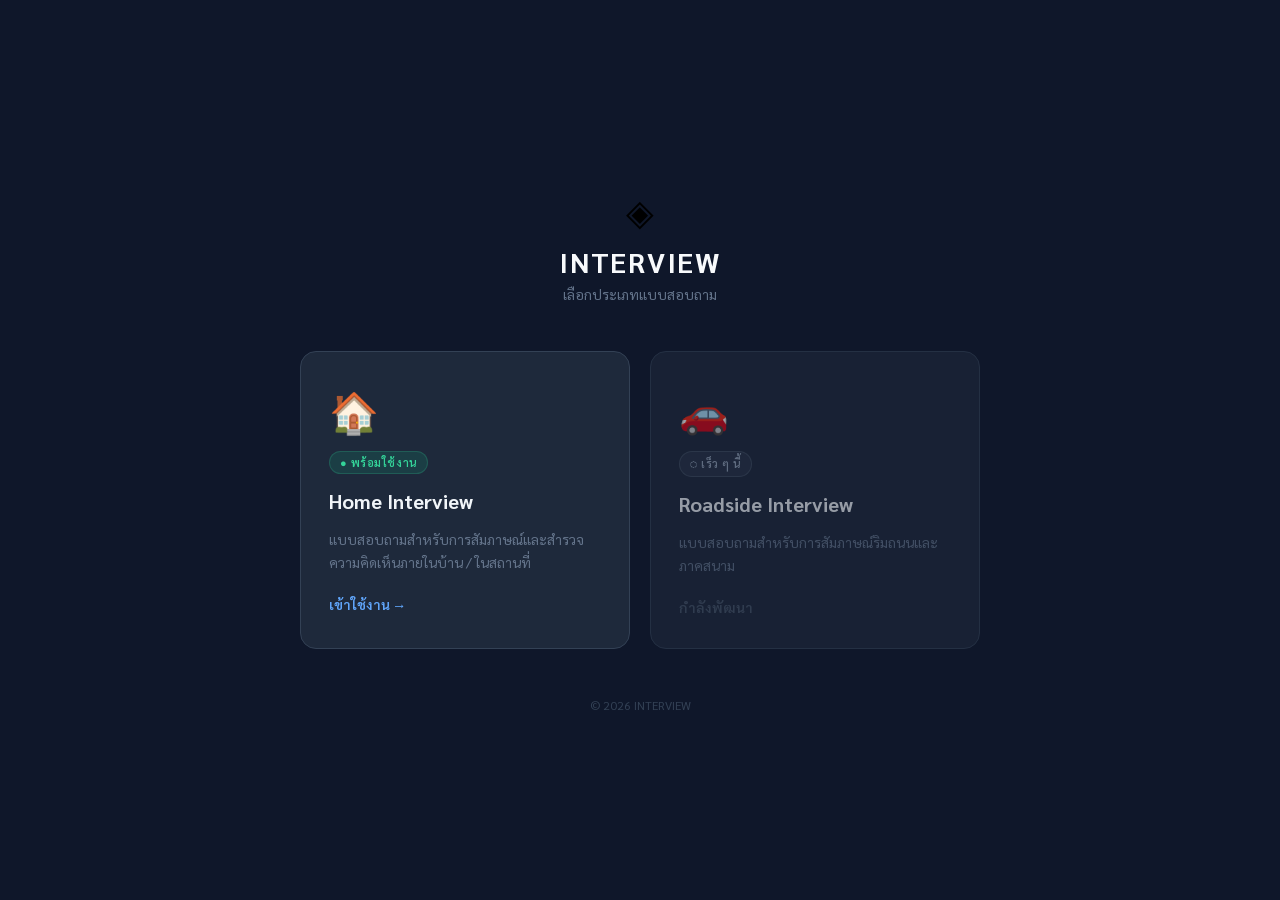
==== index.html @ 752a0202 "remove Viz module — replaced by MapDashboard in Home app Viz standalone page removed. Map + visualiz" ====
<!DOCTYPE html>
<html lang="th">
<head>
  <meta charset="UTF-8" />
  <meta name="viewport" content="width=device-width, initial-scale=1.0" />
  <title>INTERVIEW — เลือกแบบสอบถาม</title>
  <link rel="preconnect" href="https://fonts.googleapis.com" />
  <link href="https://fonts.googleapis.com/css2?family=Sarabun:wght@300;400;500;600;700&display=swap" rel="stylesheet" />
  <style>
    *, *::before, *::after { box-sizing: border-box; margin: 0; padding: 0; }
    body {
      font-family: 'Sarabun', sans-serif;
      min-height: 100vh;
      background: #0f172a;
      display: flex;
      flex-direction: column;
      align-items: center;
      justify-content: center;
      padding: 24px;
    }
    .logo {
      text-align: center;
      margin-bottom: 48px;
    }
    .logo-icon { font-size: 36px; display: block; margin-bottom: 10px; }
    .logo-title {
      font-size: 28px;
      font-weight: 700;
      color: #f8fafc;
      letter-spacing: .06em;
    }
    .logo-sub { font-size: 14px; color: #64748b; margin-top: 6px; }

    .cards {
      display: grid;
      grid-template-columns: repeat(auto-fit, minmax(280px, 1fr));
      gap: 20px;
      max-width: 680px;
      width: 100%;
    }
    .card {
      background: #1e293b;
      border: 1px solid #334155;
      border-radius: 16px;
      padding: 32px 28px;
      text-decoration: none;
      color: inherit;
      display: flex;
      flex-direction: column;
      gap: 14px;
      transition: all .2s ease;
      position: relative;
      overflow: hidden;
    }
    .card::before {
      content: '';
      position: absolute;
      inset: 0;
      opacity: 0;
      transition: opacity .2s ease;
      border-radius: inherit;
    }
    .card.home::before { background: linear-gradient(135deg, rgba(37,99,235,.15), rgba(6,182,212,.08)); }
    .card.road::before { background: linear-gradient(135deg, rgba(245,158,11,.12), rgba(239,68,68,.08)); }
    .card:hover { border-color: #475569; transform: translateY(-4px); box-shadow: 0 20px 48px rgba(0,0,0,.4); }
    .card:hover::before { opacity: 1; }
    .card.road { cursor: default; opacity: .6; }
    .card.road:hover { transform: none; box-shadow: none; }

    .card-icon { font-size: 40px; }
    .card-badge {
      display: inline-flex;
      align-items: center;
      gap: 6px;
      font-size: 11px;
      font-weight: 600;
      padding: 3px 10px;
      border-radius: 999px;
      width: fit-content;
      text-transform: uppercase;
      letter-spacing: .05em;
    }
    .badge-active { background: rgba(16,185,129,.15); color: #34d399; border: 1px solid rgba(52,211,153,.2); }
    .badge-soon { background: rgba(100,116,139,.15); color: #94a3b8; border: 1px solid rgba(148,163,184,.2); }
    .card-title { font-size: 20px; font-weight: 700; color: #f1f5f9; }
    .card-desc { font-size: 14px; color: #64748b; line-height: 1.6; }
    .card-action {
      margin-top: 8px;
      display: inline-flex;
      align-items: center;
      gap: 8px;
      font-size: 14px;
      font-weight: 600;
    }
    .card.home .card-action { color: #60a5fa; }
    .card.road .card-action { color: #475569; }

    .footer {
      margin-top: 48px;
      font-size: 12px;
      color: #334155;
    }

    @media (max-width: 600px) {
      .cards { grid-template-columns: 1fr; }
    }
  </style>
</head>
<body>
  <div class="logo">
    <span class="logo-icon">◈</span>
    <div class="logo-title">INTERVIEW</div>
    <div class="logo-sub">เลือกประเภทแบบสอบถาม</div>
  </div>

  <div class="cards">
    <a class="card home" href="Home/">
      <span class="card-icon">🏠</span>
      <span class="card-badge badge-active">● พร้อมใช้งาน</span>
      <div class="card-title">Home Interview</div>
      <div class="card-desc">แบบสอบถามสำหรับการสัมภาษณ์และสำรวจความคิดเห็นภายในบ้าน / ในสถานที่</div>
      <div class="card-action">เข้าใช้งาน →</div>
    </a>

    <div class="card road">
      <span class="card-icon">🚗</span>
      <span class="card-badge badge-soon">◌ เร็ว ๆ นี้</span>
      <div class="card-title">Roadside Interview</div>
      <div class="card-desc">แบบสอบถามสำหรับการสัมภาษณ์ริมถนนและภาคสนาม</div>
      <div class="card-action">กำลังพัฒนา</div>
    </div>
  </div>

  <div class="footer">© 2026 INTERVIEW</div>
</body>
</html>
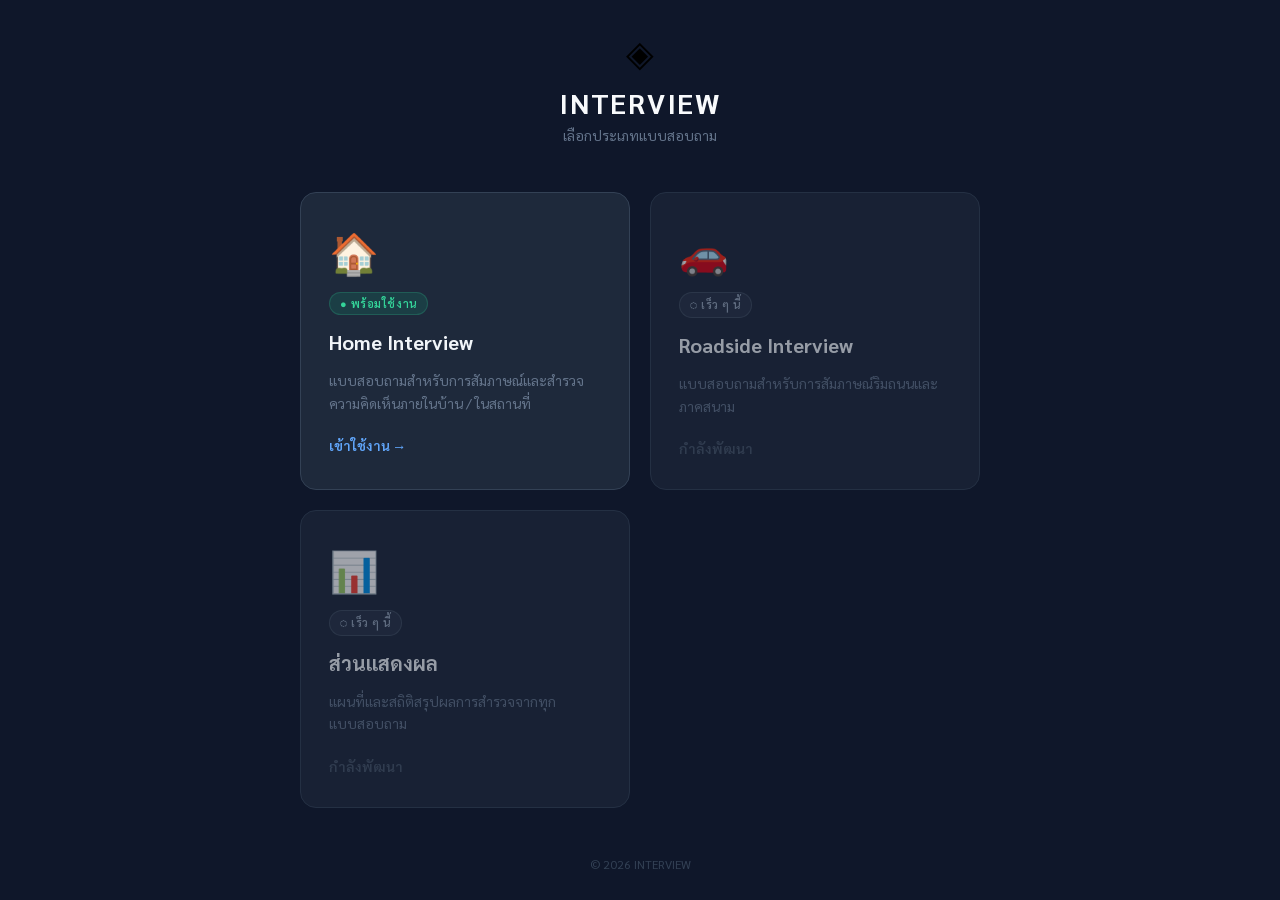
==== commit 162f543c: "separate dashboard as standalone section, remove map button from Home - Add 📊 ส่วนแสดงผล card on roo" ====
--- a/index.html
+++ b/index.html
@@ -62,10 +62,11 @@
     }
     .card.home::before { background: linear-gradient(135deg, rgba(37,99,235,.15), rgba(6,182,212,.08)); }
     .card.road::before { background: linear-gradient(135deg, rgba(245,158,11,.12), rgba(239,68,68,.08)); }
+    .card.dash::before { background: linear-gradient(135deg, rgba(139,92,246,.12), rgba(236,72,153,.08)); }
     .card:hover { border-color: #475569; transform: translateY(-4px); box-shadow: 0 20px 48px rgba(0,0,0,.4); }
     .card:hover::before { opacity: 1; }
-    .card.road { cursor: default; opacity: .6; }
-    .card.road:hover { transform: none; box-shadow: none; }
+    .card.road, .card.dash { cursor: default; opacity: .6; }
+    .card.road:hover, .card.dash:hover { transform: none; box-shadow: none; }
 
     .card-icon { font-size: 40px; }
     .card-badge {
@@ -94,6 +95,7 @@
     }
     .card.home .card-action { color: #60a5fa; }
     .card.road .card-action { color: #475569; }
+    .card.dash .card-action { color: #475569; }
 
     .footer {
       margin-top: 48px;
@@ -129,6 +131,14 @@
       <div class="card-desc">แบบสอบถามสำหรับการสัมภาษณ์ริมถนนและภาคสนาม</div>
       <div class="card-action">กำลังพัฒนา</div>
     </div>
+
+    <div class="card dash">
+      <span class="card-icon">📊</span>
+      <span class="card-badge badge-soon">◌ เร็ว ๆ นี้</span>
+      <div class="card-title">ส่วนแสดงผล</div>
+      <div class="card-desc">แผนที่และสถิติสรุปผลการสำรวจจากทุกแบบสอบถาม</div>
+      <div class="card-action">กำลังพัฒนา</div>
+    </div>
   </div>
 
   <div class="footer">© 2026 INTERVIEW</div>
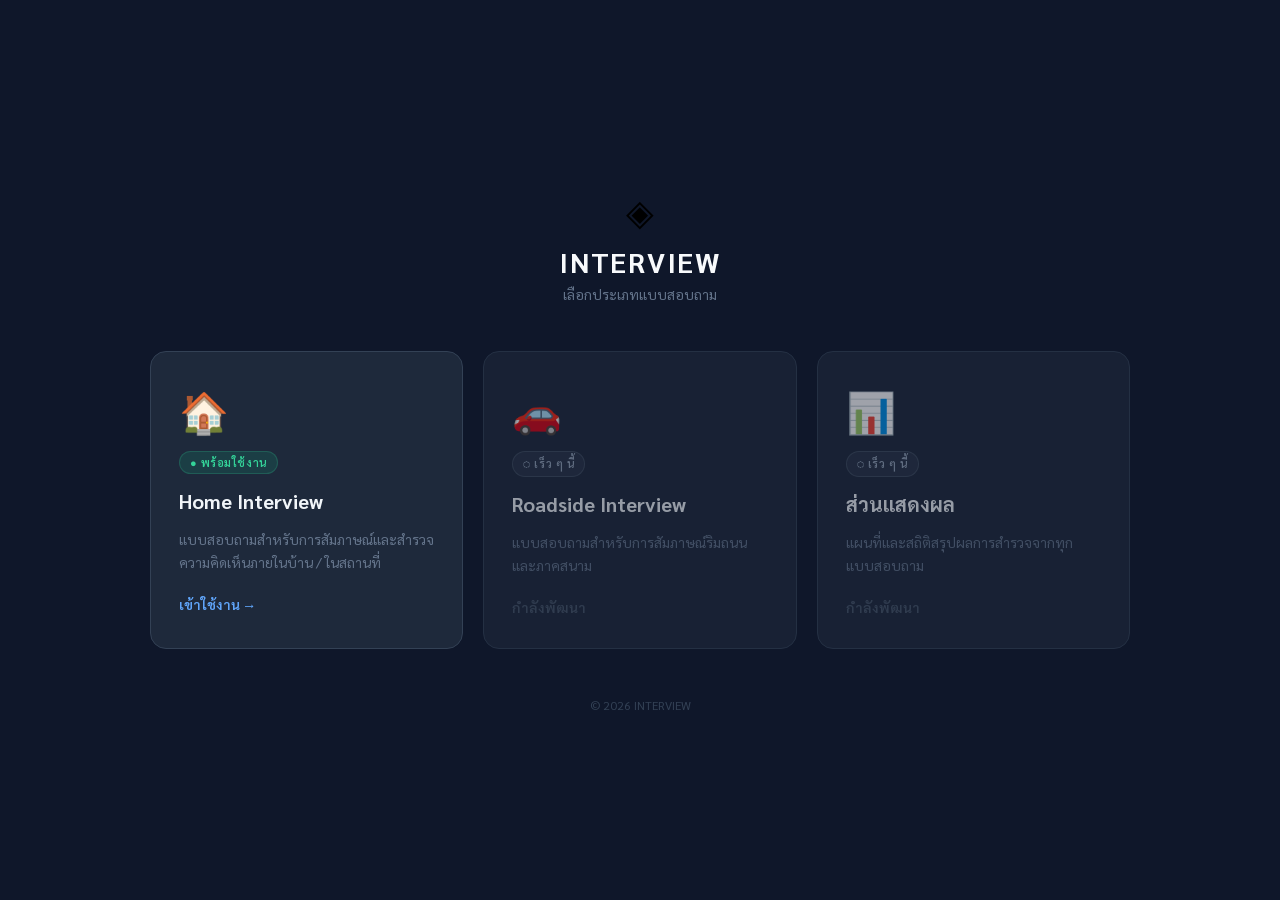
==== commit 1efbec4a: "layout 3 cards in a single row on root index Co-Authored-By: Claude Sonnet 4.6 <noreply@anthropic.co" ====
--- a/index.html
+++ b/index.html
@@ -33,9 +33,9 @@
 
     .cards {
       display: grid;
-      grid-template-columns: repeat(auto-fit, minmax(280px, 1fr));
+      grid-template-columns: repeat(3, 1fr);
       gap: 20px;
-      max-width: 680px;
+      max-width: 980px;
       width: 100%;
     }
     .card {
@@ -103,7 +103,7 @@
       color: #334155;
     }
 
-    @media (max-width: 600px) {
+    @media (max-width: 700px) {
       .cards { grid-template-columns: 1fr; }
     }
   </style>
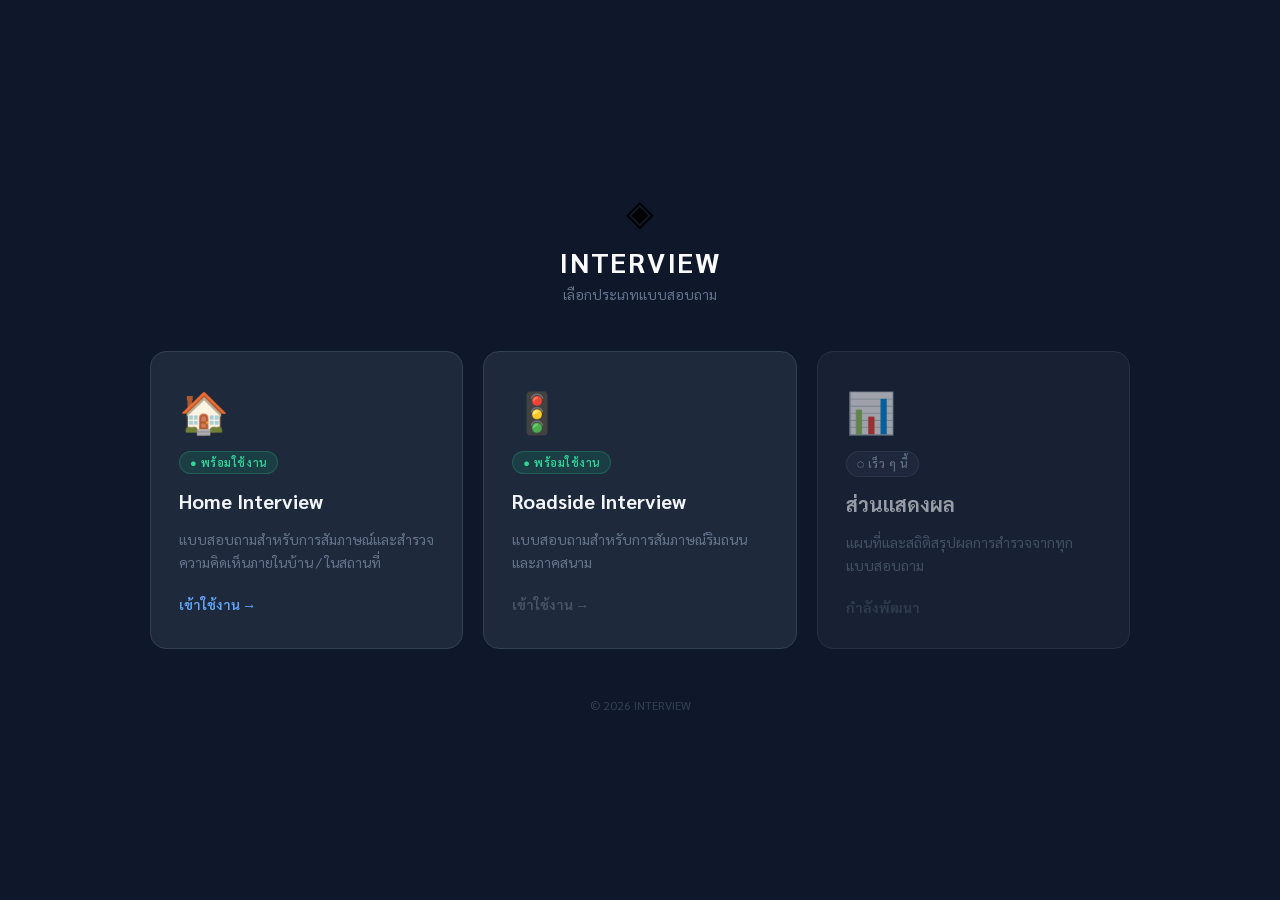
==== commit 9f27a3db: "feat: add Roadside Interview UI polish + wire to home menu - Roadside: gradient topbar accent, login" ====
--- a/index.html
+++ b/index.html
@@ -65,8 +65,9 @@
     .card.dash::before { background: linear-gradient(135deg, rgba(139,92,246,.12), rgba(236,72,153,.08)); }
     .card:hover { border-color: #475569; transform: translateY(-4px); box-shadow: 0 20px 48px rgba(0,0,0,.4); }
     .card:hover::before { opacity: 1; }
-    .card.road, .card.dash { cursor: default; opacity: .6; }
-    .card.road:hover, .card.dash:hover { transform: none; box-shadow: none; }
+    .card.dash { cursor: default; opacity: .6; }
+    .card.dash:hover { transform: none; box-shadow: none; }
+    .card.road .card-action { color: #fb923c; }
 
     .card-icon { font-size: 40px; }
     .card-badge {
@@ -124,13 +125,13 @@
       <div class="card-action">เข้าใช้งาน →</div>
     </a>
 
-    <div class="card road">
-      <span class="card-icon">🚗</span>
-      <span class="card-badge badge-soon">◌ เร็ว ๆ นี้</span>
+    <a class="card road" href="Roadside/">
+      <span class="card-icon">🚦</span>
+      <span class="card-badge badge-active">● พร้อมใช้งาน</span>
       <div class="card-title">Roadside Interview</div>
       <div class="card-desc">แบบสอบถามสำหรับการสัมภาษณ์ริมถนนและภาคสนาม</div>
-      <div class="card-action">กำลังพัฒนา</div>
-    </div>
+      <div class="card-action">เข้าใช้งาน →</div>
+    </a>
 
     <div class="card dash">
       <span class="card-icon">📊</span>
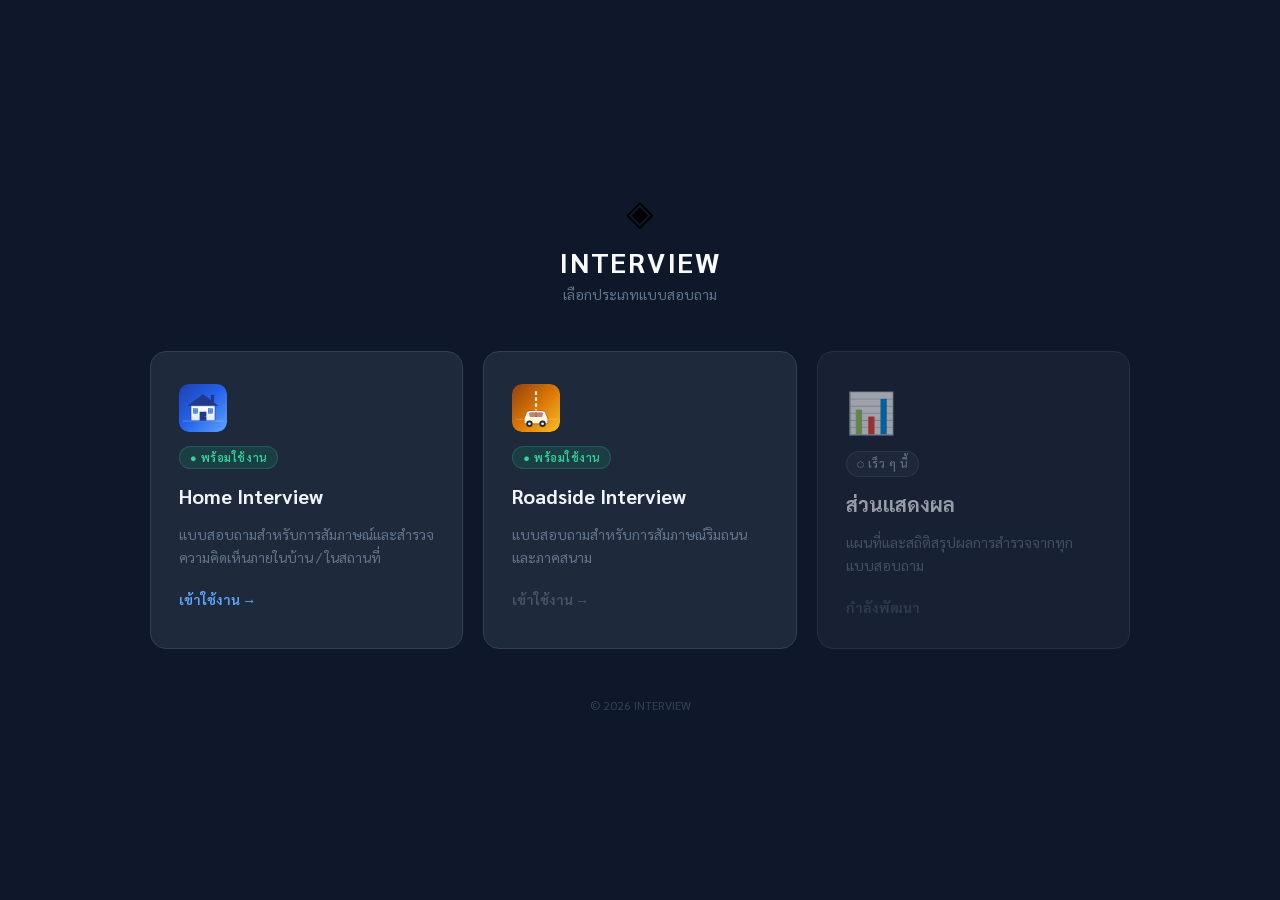
==== commit 02add4f2: "refactor(Home): subcollections + auto-pull + local-only delete + PWA Critical (data integrity) - Fir" ====
--- a/index.html
+++ b/index.html
@@ -118,7 +118,9 @@
 
   <div class="cards">
     <a class="card home" href="Home/">
-      <span class="card-icon">🏠</span>
+      <span class="card-icon">
+        <img src="Home/icon.svg" alt="Home" style="width:48px;height:48px;border-radius:10px;display:block;" />
+      </span>
       <span class="card-badge badge-active">● พร้อมใช้งาน</span>
       <div class="card-title">Home Interview</div>
       <div class="card-desc">แบบสอบถามสำหรับการสัมภาษณ์และสำรวจความคิดเห็นภายในบ้าน / ในสถานที่</div>
@@ -126,7 +128,9 @@
     </a>
 
     <a class="card road" href="Roadside/">
-      <span class="card-icon">🚦</span>
+      <span class="card-icon">
+        <img src="Roadside/icon.svg" alt="Roadside" style="width:48px;height:48px;border-radius:10px;display:block;" />
+      </span>
       <span class="card-badge badge-active">● พร้อมใช้งาน</span>
       <div class="card-title">Roadside Interview</div>
       <div class="card-desc">แบบสอบถามสำหรับการสัมภาษณ์ริมถนนและภาคสนาม</div>
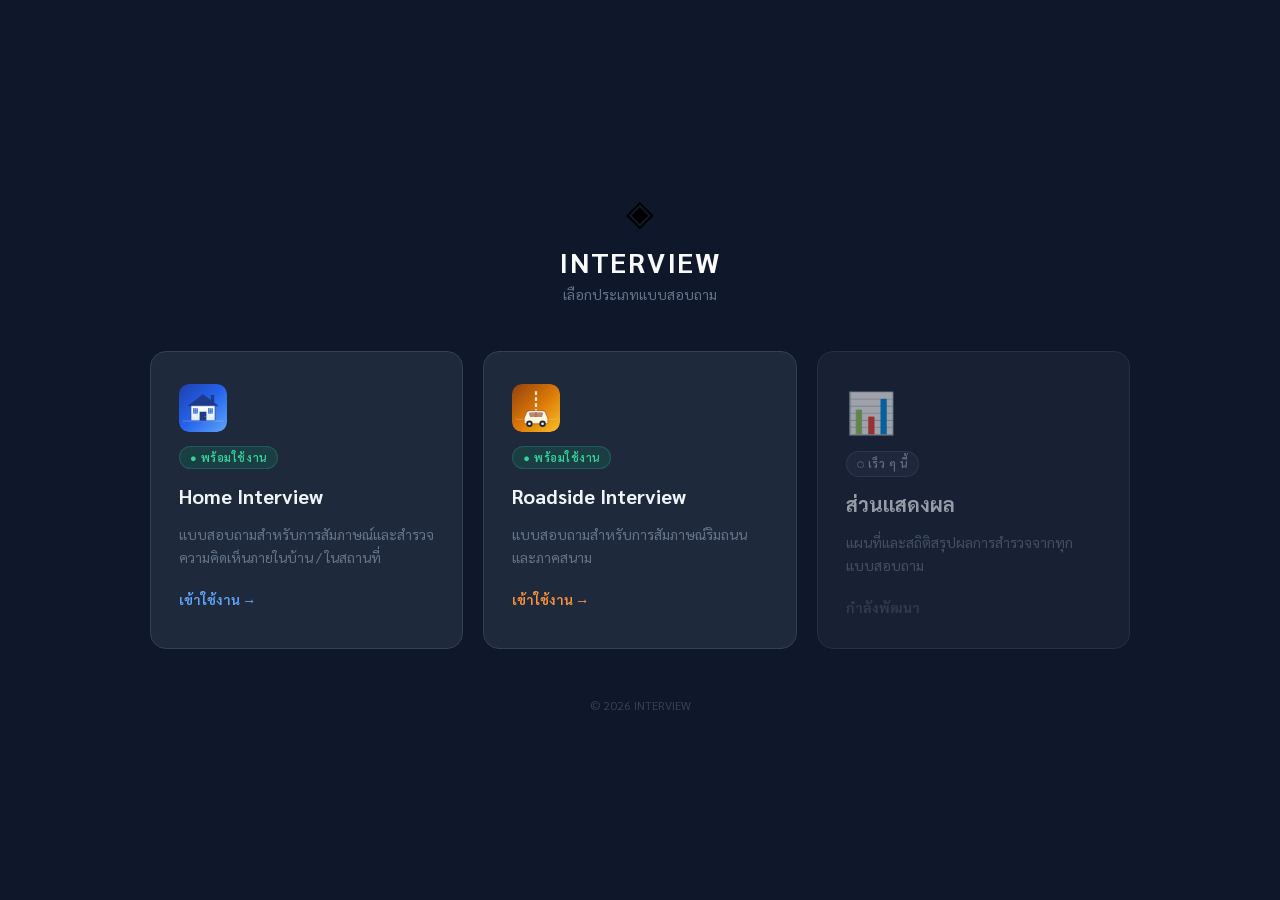
==== commit ae6edd33: "fix(landing): Roadside 'เข้าใช้งาน' action turns orange Two .card.road .card-action rules existed (l" ====
--- a/index.html
+++ b/index.html
@@ -67,7 +67,6 @@
     .card:hover::before { opacity: 1; }
     .card.dash { cursor: default; opacity: .6; }
     .card.dash:hover { transform: none; box-shadow: none; }
-    .card.road .card-action { color: #fb923c; }
 
     .card-icon { font-size: 40px; }
     .card-badge {
@@ -95,7 +94,7 @@
       font-weight: 600;
     }
     .card.home .card-action { color: #60a5fa; }
-    .card.road .card-action { color: #475569; }
+    .card.road .card-action { color: #fb923c; }
     .card.dash .card-action { color: #475569; }
 
     .footer {
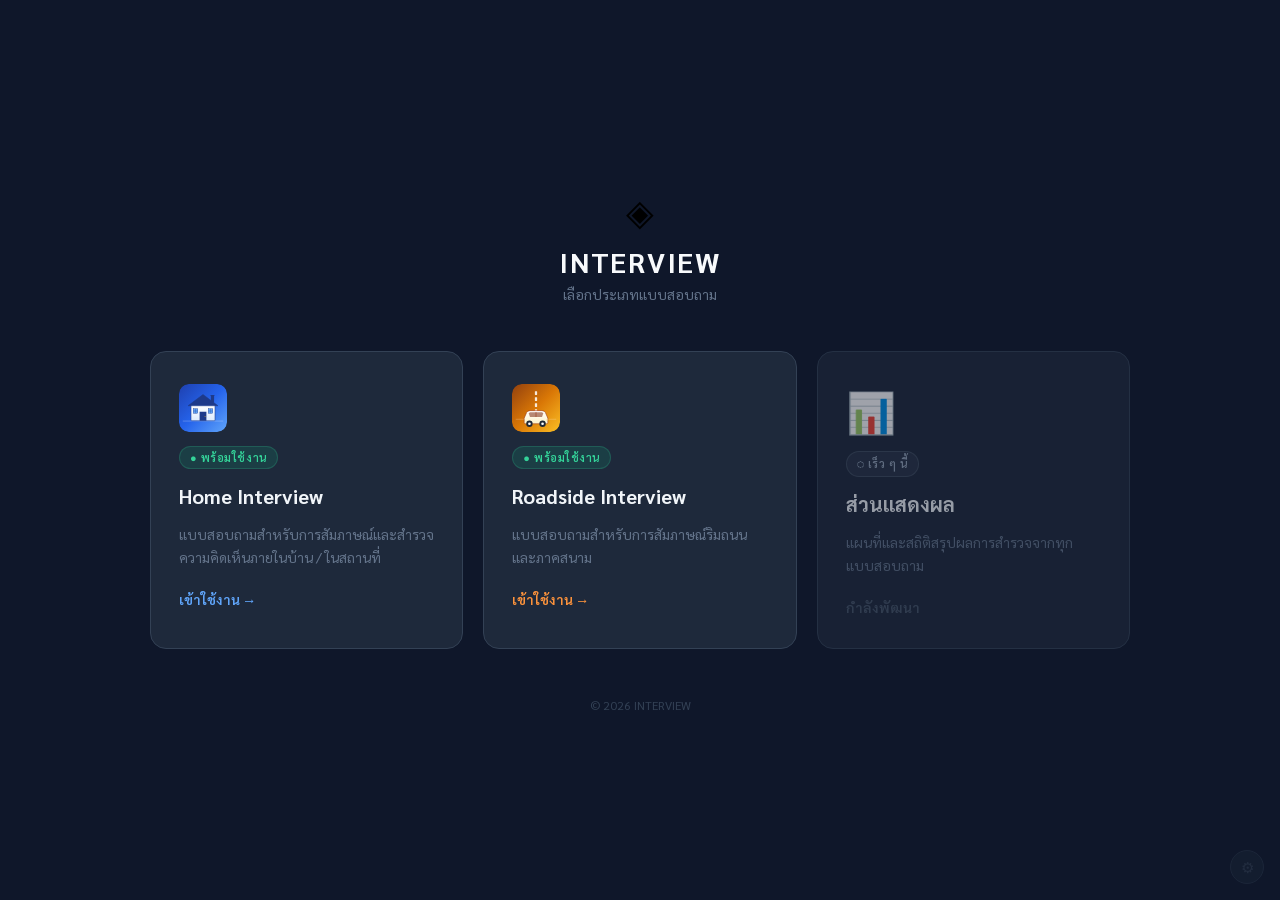
==== commit a0bf6a2c: "feat(map): self-growing place search + auto-learn (Roadside + Home) ค้นสถานที่หลาย provider + จดจำอั" ====
--- a/index.html
+++ b/index.html
@@ -106,6 +106,27 @@
     @media (max-width: 700px) {
       .cards { grid-template-columns: 1fr; }
     }
+
+    /* ไอคอนเครื่องมือ admin — เล็ก มุมล่างขวา (เฉพาะคนที่รู้ · มี gate ป้องกันอีกชั้น) */
+    .tools-fab {
+      position: fixed;
+      right: 16px;
+      bottom: 16px;
+      width: 34px;
+      height: 34px;
+      display: flex;
+      align-items: center;
+      justify-content: center;
+      border-radius: 50%;
+      background: #1e293b;
+      border: 1px solid #334155;
+      color: #475569;
+      font-size: 15px;
+      text-decoration: none;
+      opacity: .35;
+      transition: opacity .2s ease, color .2s ease, transform .2s ease;
+    }
+    .tools-fab:hover { opacity: 1; color: #94a3b8; transform: translateY(-2px); }
   </style>
 </head>
 <body>
@@ -146,5 +167,7 @@
   </div>
 
   <div class="footer">© 2026 INTERVIEW</div>
+
+  <a class="tools-fab" href="tools/" title="เครื่องมือผู้ดูแล" aria-label="เครื่องมือผู้ดูแล">⚙</a>
 </body>
 </html>
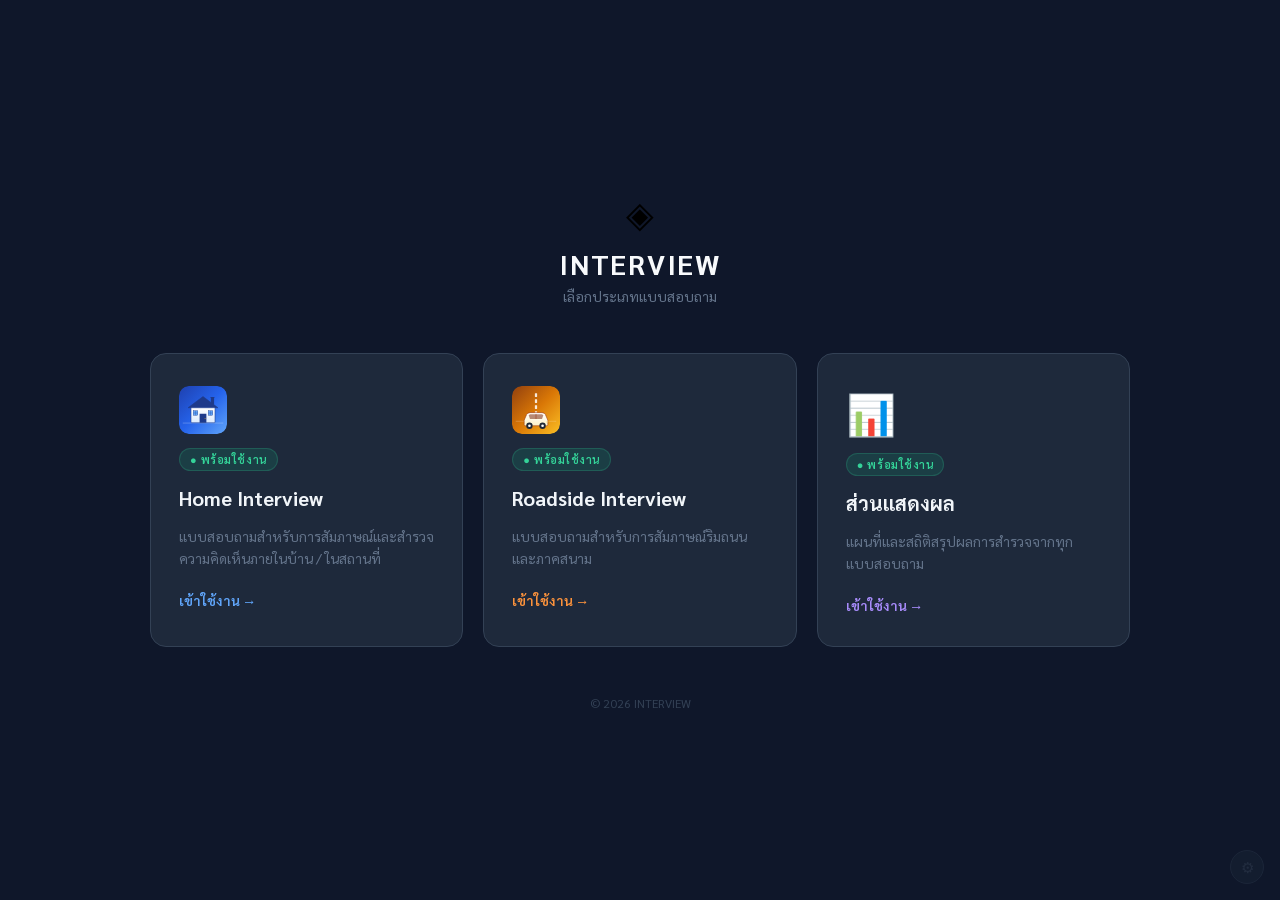
==== commit c260bb48: "feat(landing): enable Dashboard card — link to Dashboard/index.html Co-Authored-By: Claude Sonnet 4." ====
--- a/index.html
+++ b/index.html
@@ -65,9 +65,6 @@
     .card.dash::before { background: linear-gradient(135deg, rgba(139,92,246,.12), rgba(236,72,153,.08)); }
     .card:hover { border-color: #475569; transform: translateY(-4px); box-shadow: 0 20px 48px rgba(0,0,0,.4); }
     .card:hover::before { opacity: 1; }
-    .card.dash { cursor: default; opacity: .6; }
-    .card.dash:hover { transform: none; box-shadow: none; }
-
     .card-icon { font-size: 40px; }
     .card-badge {
       display: inline-flex;
@@ -95,7 +92,7 @@
     }
     .card.home .card-action { color: #60a5fa; }
     .card.road .card-action { color: #fb923c; }
-    .card.dash .card-action { color: #475569; }
+    .card.dash .card-action { color: #a78bfa; }
 
     .footer {
       margin-top: 48px;
@@ -157,13 +154,13 @@
       <div class="card-action">เข้าใช้งาน →</div>
     </a>
 
-    <div class="card dash">
+    <a class="card dash" href="Dashboard/">
       <span class="card-icon">📊</span>
-      <span class="card-badge badge-soon">◌ เร็ว ๆ นี้</span>
+      <span class="card-badge badge-active">● พร้อมใช้งาน</span>
       <div class="card-title">ส่วนแสดงผล</div>
       <div class="card-desc">แผนที่และสถิติสรุปผลการสำรวจจากทุกแบบสอบถาม</div>
-      <div class="card-action">กำลังพัฒนา</div>
-    </div>
+      <div class="card-action">เข้าใช้งาน →</div>
+    </a>
   </div>
 
   <div class="footer">© 2026 INTERVIEW</div>
